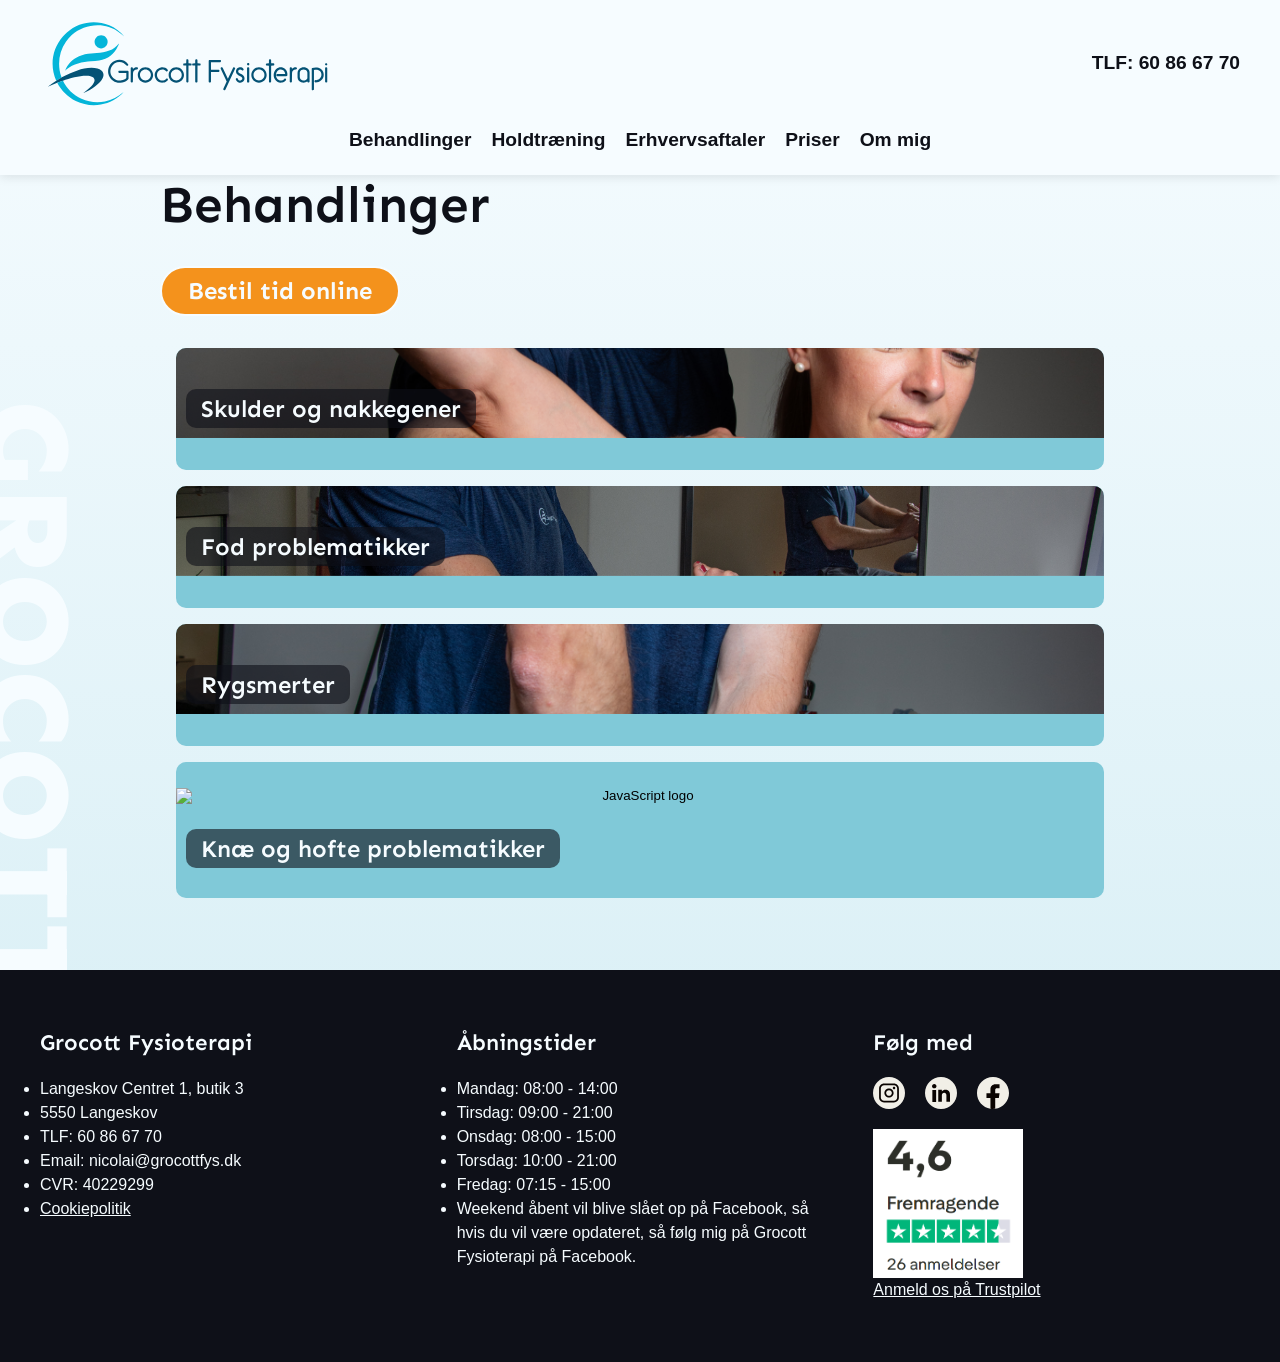
==== behandlinger.html @ cc717ec4 "tilføjet "GROCOTT FYSIOTERAPI" til bagrunden" ====
<!DOCTYPE html>
<html lang="da">
<head>
    <meta charset="UTF-8">
    <meta name="viewport" content="width=device-width, initial-scale=1.0">
    <meta name="robots" content="noindex">
    <title>Fysioterapi med høj faglighed</title>
    <link rel="stylesheet" href="style.css">
    <script src="js/script.js" defer></script>
    <script src="js/burgermenu.js" defer></script>
    <script src="js/reviews.js" defer></script>
    <script src="js/behandling.js" defer></script>
    <link rel="preconnect" href="https://fonts.googleapis.com">
    <link rel="preconnect" href="https://fonts.gstatic.com" crossorigin>
    <link href="https://fonts.googleapis.com/css2?family=Sen:wght@400..800&display=swap" rel="stylesheet">
</head>
<body class="page">

        <!-- Header (Går helt ud til kanten) -->
    <header class="header">
        
        <div class="header__logo">
            <a href="index.html" aria-label="Gå til forsiden">
                <img src="assets/logo.svg" alt="Fysioterapi Logo" class="header__logo-img">
            </a>
        </div>

        <nav class="header__nav">
            <ul class="header__menu">
                <li class="header__menu-item"><a href="behandlinger.html" class="header__menu-link">Behandlinger</a></li>
                <li class="header__menu-item"><a href="#behandlinger" class="header__menu-link">Holdtræning</a></li>
                <li class="header__menu-item"><a href="#erhvervsaftaler" class="header__menu-link">Erhvervsaftaler</a></li>
                <li class="header__menu-item"><a href="#priser" class="header__menu-link">Priser</a></li>
                <li class="header__menu-item"><a href="om-mig.html" class="header__menu-link">Om mig</a></li>
            </ul>
        </nav>

        <div class="header__contact">
            <a href="tel:+4560866770" class="header__phone">TLF: 60 86 67 70</a>
        </div>

        <button class="header__burger" aria-label="Åbn menu">
            <span class="header__burger-line"></span>
            <span class="header__burger-line"></span>
            <span class="header__burger-line"></span>
        </button>

    </header>
   



<main class="main-content">

    <h1 class="hero--treatment__title">Behandlinger</h1>
    <a href="booking.html" class="btn btn--cta hero__cta">Bestil tid online</a>

    <section class="accordion">

      <article class="accordion-item">

      <h2>

          <button
            class="accordion-header"
            aria-expanded="false"
          >

            <img
              src="pictures/skulder3.webp"
              alt="JavaScript logo"
              class="accordion-image"
            />

            <span class="accordion-title">
              <div class="accordion-title-text">
                <h2>Skulder og nakkegener</h2>
              </div> 
            </span>

          </button>

      </h2>

        <div
          class="accordion-content"
          aria-hidden="true"
        >

          <div class="accordion-content-inner">

            <p>
              Gener fra skulder og nakke regionen rammer mange af os igennem livet. Årsagerne kan være mange og meget forskellige fra person til person.
            </p>

            <a href="skulder-nakkegener.html" class="btn btn--cta btn--treatment">Læs mere</a>

          </div>

        </div>

      </article>

      <article class="accordion-item">

      <h2>

          <button
            class="accordion-header"
            aria-expanded="false"
          >

            <img
              src="pictures/fod1.webp"
              alt="JavaScript logo"
              class="accordion-image"
            />

            <span class="accordion-title">
              <div class="accordion-title-text">
                <h2>Fod problematikker</h2>
              </div> 
            </span>

          </button>

      </h2>

        <div
          class="accordion-content"
          aria-hidden="true"
        >

          <div class="accordion-content-inner">

            <p>
              Fejlstillinger i fødderne, jobs med meget stående og gående aktivitet, samt en aktiv hverdag kan øge risikoen for fx hælspore og andre problematikker. Nogle lever lykkeligt hele livet, med fx platfødder og uden gener, men der er en større risiko for udfordringer senere hen i livet, omkring dine fødder, knæ og hofter.
            </p>

            <a href="#" class="btn btn--cta btn--treatment">Læs mere</a>

          </div>

        </div>

      </article>

      <article class="accordion-item">

      <h2>

          <button
            class="accordion-header"
            aria-expanded="false"
          >

            <img
              src="pictures/ryg1.webp"
              alt="JavaScript logo"
              class="accordion-image"
            />

            <span class="accordion-title">
              <div class="accordion-title-text">
                <h2>Rygsmerter</h2>
              </div> 
            </span>

          </button>

      </h2>

        <div
          class="accordion-content"
          aria-hidden="true"
        >

          <div class="accordion-content-inner">

            <p>
              Smerter og gener fra ryggen, er noget langt de fleste støder på i deres liv. I min hverdag som fysioterapeut, støder jeg ofte på misforståelser omkring vores ryg og de ”smerter” vi oplever. Mange har deres egen idé om, at de er for svage i ryggens muskulatur eller at der er en nerve i klemme. 
            </p>

            <a href="rygsmerter.html" class="btn btn--cta btn--treatment">Læs mere</a>

          </div>

        </div>

      </article>

      <article class="accordion-item">

      <h2>

          <button
            class="accordion-header"
            aria-expanded="false"
          >

            <img
              src="pictures/knae1.webp"
              alt="JavaScript logo"
              class="accordion-image"
            />

            <span class="accordion-title">
              <div class="accordion-title-text">
                <h2>Knæ og hofte problematikker</h2>
              </div> 
            </span>

          </button>

      </h2>

        <div
          class="accordion-content"
          aria-hidden="true"
        >

          <div class="accordion-content-inner">

            <p>
              Ligesom resten af kroppen, så kan generne og årsagerne til smerter og nedsat funktion omkring knæ og hofter også være mange. Arbejdsliv, aktivt fritidsliv, voksealder, skadeshistorik, arv, instabilitet i fødder, knæ og hofter og meget mere.
            </p>

            <a href="#" class="btn btn--cta btn--treatment">Læs mere</a>

          </div>

        </div>

      </article>

    </section>

  </main>






        <!-- Footer (Går helt ud til kanten) -->
    <footer class="footer">
        <div class="footer__inner">   
            <!-- Kolonne 1: Kontaktinfo -->
            <div class="footer__col">
                <h4 class="footer__title">Grocott Fysioterapi</h4>
                <ul class="footer__text">
                    <li>Langeskov Centret 1, butik 3</li>
                    <li>5550 Langeskov</li>
                    <li>TLF: 60 86 67 70</li>
                    <li>Email: nicolai@grocottfys.dk</li>
                    <li>CVR: 40229299</li>
                    <li><a href="#" class="footer__link">Cookiepolitik</a></li>
                </ul>
            </div>

            <!-- Kolonne 2: Åbningstider -->
            <div class="footer__col">
                <h4 class="footer__title">Åbningstider</h4>
                <ul class="footer__text">
                    <li>Mandag: 08:00 - 14:00</li>
                    <li>Tirsdag: 09:00 - 21:00</li>
                    <li>Onsdag: 08:00 - 15:00</li>
                    <li>Torsdag: 10:00 - 21:00</li>
                    <li>Fredag: 07:15 - 15:00</li>
                    <li class="footer__note">Weekend åbent vil blive slået op på Facebook, så hvis du vil være opdateret, så følg mig på Grocott Fysioterapi på Facebook.</li>
                </ul>
            </div>

            <!-- Kolonne 3: Sociale Medier & Trustpilot -->
            <div class="footer__col">
                <h4 class="footer__title">Følg med</h4>
                    
                <div class="footer__socials">
                    <a href="#"><img src="assets/instagram.svg" alt="Instagram logo" class="footer__logo"></a>
                    <a href="#"><img src="assets/linkedin.svg" alt="LinkedIn logo" class="footer__logo"></a>
                    <a href="#"><img src="assets/facebook.svg" alt="Facebook logo" class="footer__logo"></a>
                </div>

                <!-- Trustpilot Mockup -->
                <div class="footer__trustpilot">
                    <a href="https://dk.trustpilot.com/review/www.grocottfys.dk" target="_blank" class="trustpilot-link">
                        <!-- Her kan du indsætte et billede af Trustpilot stjerner til prototypen -->
                        <img src="pictures/trustpilot.png" alt="Trustpilot 5 stjerner" class="trustpilot-img">
                        <span class="trustpilot-text">Anmeld os på Trustpilot</span>
                    </a>
                </div>
            </div>
         </div>
    </footer>
</body>
</html>
---- style.css ----
/* =========================================
   CSS Variabler & Reset
   ========================================= */
:root {
    --color-bg-light: #F6FCFF;
    --color-text-main: #0E1018;
    --color-primary: #80C9D8;
    --color-secondary: #C7E7EF;
    --color-cta: #F4921C;
}

* {
    box-sizing: border-box;
    margin: 0;
    padding: 0;
}

body {
    display: flex;
    flex-direction: column;
    font-family: Verdana, sans-serif;
    color: var(--color-text-main);
    line-height: 1.5;
    min-height: 100vh;
    margin: 0;
    max-width: 100vw;
    overflow-x: clip;

    background-image: repeating-linear-gradient(
        to bottom,
        var(--color-bg-light) 0px,
        var(--color-secondary) 1800px,
        var(--color-bg-light) 3600px
    );
}

img {
    max-width: 100%;
    display: block;
}

/* =========================================
   Typografi (Faste størrelser på mobil)
   ========================================= */
h1, h2, h3, h4 {
    font-family: "Sen", sans-serif;
    font-optical-sizing: auto;
    font-weight: 600;
    font-style: normal;
    line-height: 1.2;
    margin-bottom: 20px;
}

h1 { font-size: 2.2rem; }
h2 { font-size: 1.8rem; }
h3 { font-size: 1.4rem; }
h4 { font-size: 1.2rem; }

/* =========================================
   Global Spacing (Afstand mellem sektioner)
   ========================================= */
/* Fælles standard-afstand i bunden af alle store sektioner på mobil (60px) */
.hero, 
.profile, 
.profile-row, 
.reviews, 
.services-nav, 
.info, 
.edu-carousel, 
.conditions, 
.booking-layout {
    margin-bottom: 60px;
}

/* =========================================
   Layout & Container (Mobile First)
   ========================================= */
.main-content {
    flex-grow: 1; 
    
    /* DISSE TO LINJER LØSER PROBLEMET: */
    width: 100%;       /* Tvinger kassen til at holde sig til skærmens bredde */
    min-width: 0;      /* Forhindrer karrusellen i at sprænge kassen indefra */
    
    padding: 0 20px;
    max-width: 1000px; 
    margin: 0 auto;    
}

/* =========================================
   Header & Sticky (Mobile-First)
   ========================================= */
.header {
    background-color: var(--color-bg-light); 
    padding: 15px 20px;
    position: sticky;
    top: 0;
    z-index: 100; 
    box-shadow: 0 2px 10px rgba(0,0,0,0.1);
    display: flex;
    flex-wrap: wrap; 
    justify-content: space-between;
    align-items: center;
    width: 100%;
    box-sizing: border-box;
}

.header__logo-img { max-width: 200px; }
.header__nav { display: none; }

.header__contact {
    width: 100%;
    text-align: center;
    order: 3; 
    margin-top: 15px;
}

.header__phone {
    color: var(--color-text-main);
    text-decoration: none;
    font-weight: bold;
}

.header__burger {
    background: none;
    border: none;
    display: flex;
    flex-direction: column;
    gap: 5px;
    cursor: pointer;
    order: 2; 
    transition: transform 0.3s ease;
}

.header__burger-line {
    width: 30px;
    height: 3px;
    background-color: var(--color-text-main);
}
.header__nav.is-open {
    display: block;
    width: 100%;
    order: 4; /* Sørger for, at den falder under logo og tlf */
    margin-top: 20px;
    background-color: var(--color-bg-light); /* Matcher headerens baggrund */
    border-top: 1px solid var(--color-secondary); /* En fin diskret skillelinje */
    padding-top: 10px;
}

.header__nav.is-open .header__menu {
    display: flex;
    flex-direction: column;
    align-items: center; /* Centrerer teksten på mobilen */
    gap: 15px; /* Afstand mellem hvert menupunkt */
    list-style: none;
    padding: 15px 0;
}

.header__nav.is-open .header__menu-link {
    font-family: "Sen", sans-serif; /* Matcher dine overskrifter og knapper */
    color: var(--color-text-main);
    text-decoration: none;
    font-weight: 600;
    font-size: 1.2rem; /* Gør dem nemme at ramme med en finger */
    transition: color 0.2s ease;
    width: 100%;
    text-align: center;
    padding: 5px 0;
}

/* Giver feedback, hvis man holder fingeren nede/hover på mobilen */
.header__nav.is-open .header__menu-link:active,
.header__nav.is-open .header__menu-link:hover {
    color: var(--color-cta); /* Skifter til din orange CTA-farve */
}

.header__burger.is-open { opacity: 0.7; }

/* Vi bruger css-transitions til at lave de 3 linjer om til et flot kryds */
.header__burger.is-open .header__burger-line:nth-child(1) {
    transform: translateY(8px) rotate(45deg);
    transition: transform 0.3s ease;
}

.header__burger.is-open .header__burger-line:nth-child(2) {
    opacity: 0; /* Skjuler den midterste linje */
    transition: opacity 0.2s ease;
}

.header__burger.is-open .header__burger-line:nth-child(3) {
    transform: translateY(-8px) rotate(-45deg);
    transition: transform 0.3s ease;
}

/* =========================================
   Hero Sektion
   ========================================= */
.hero {
    margin-top: 40px;
    text-align: left;
}

.hero__highlights { margin-bottom: 30px; }

.hero__highlight-item {
    font-size: 1.1rem;
    margin-bottom: 10px;
    font-weight: 500;
}

.hero--treatment {
    position: relative; 
    width: 100%;
    aspect-ratio: 3 / 2;
    max-height: 600px;
    overflow: hidden; 
    border-radius: 10px;
    margin: 25px 0;
}

.hero--treatment__image {
    width: 100%;
    height: 100%;
    object-fit: cover; 
    object-position: center 30%;
    position: absolute;
    top: 0;
    left: 0;
    z-index: 1; 
}

.hero--treatment__title-box {
    position: absolute;
    bottom: 20px;
    left: 50%;
    transform: translateX(-50%);
    width: calc(100% - 40px);
    background-color: rgb(from var(--color-primary) r g b / 80%);
    border-radius: 10px;
    padding: 20px; 
    z-index: 2; 
}

.hero--treatment__title {
    color: var(--color-text-main);
    margin: 0;
}

/* =========================================
   Knapper (Buttons)
   ========================================= */
.btn {
    display: inline-block;
    padding: 5px 10px;
    text-decoration: none;
    font-weight: bold;
    border-radius: 40px;
    text-align: center;
    font-size: 1.5rem;
    font-family: "Sen", sans-serif;
}

.btn--cta {
    background-color: var(--color-cta);
    color: var(--color-bg-light); 
    width: 216px;
    border: 2px solid var(--color-bg-light);
}

.hero__cta {
    display: inline-block; 
    margin-top: 30px;      
}

.info__box-cta {
    display: block;      
    width: 100%; 
    margin: 25px auto 5px auto; 
}

.btn--treatment {
    width: 100%;
    padding: 10px 20px;
    background-color: var(--color-bg-light);
    color: var(--color-text-main);
    margin-top: 15px;
    font-size: 0.9rem;
    font-weight: 500;
}

/* =========================================
   Profil & Rækker
   ========================================= */
.profile-row {
    display: flex;
    flex-direction: column;
    gap: 30px;
}

.profile {
    display: flex;
    flex-direction: column;
    align-items: center;
}

.profile__image {
    width: 100%;
    aspect-ratio: 1 / 1;
    object-fit: cover;
    border-radius: 10px;
}

.profile__text-box {
    background-color: var(--color-bg-light);
    border: 2px solid var(--color-secondary);
    padding: 20px;
    width: 85%; 
    margin-top: -40px; 
    position: relative; 
    z-index: 2; 
    border-radius: 10px;
}

.treatment__image {
    width: 100%;
    height: 100%;
    max-height: 350px; 
    object-fit: cover; 
    border-radius: 10px; 
}

/* =========================================
   Info Bokse
   ========================================= */
.info {
    display: flex;
    flex-direction: column;
    gap: 20px;
}

.info__box {
    background-color: var(--color-bg-light);
    padding: 20px;
    border-radius: 10px;
}

.info__box--dark { background-color: var(--color-primary); }
.info__box-title { margin-bottom: 10px; }
.info__box-list { padding-left: 20px; list-style: disc; }

/* =========================================
   Karrusel / Reviews
   ========================================= */
.reviews {
    margin-left: -20px;
    margin-right: -20px;
    overflow-x: auto;
    scrollbar-width: none; 
    scroll-snap-type: x mandatory;
}

.reviews::-webkit-scrollbar { display: none; }

.reviews__track {
    display: flex;
    gap: 15px; 
    padding: 0 10vw; 
}

.reviews__item {
    flex: 0 0 70vw; 
    background-color: var(--color-primary);
    padding: 30px 20px;
    border-radius: 10px;
    scroll-snap-align: center; 
}

.reviews__text {
    font-style: italic;
    text-align: left;
}

/* =========================================
   Uddannelses Karrusel (edu-carousel)
   ========================================= */
.edu-carousel {
    margin-left: -20px;
    margin-right: -20px;
    overflow: hidden; 
}

.edu-carousel__track {
    display: flex;
    align-items: flex-start;
    gap: 20px;
    padding: 20px 0; 
    width: max-content; 
    animation: scroll-carousel 30s linear infinite; 
}
.edu-carousel__track:hover {
    animation-play-state: paused;
}

.edu-carousel__item {
    width: 70vw; 
    background-color: var(--color-primary);
    border-radius: 10px; 
    display: flex;
    flex-direction: column;
    overflow: hidden;
    height: auto;
}

.edu-carousel__label {
    font-size: 1.6rem;
    font-weight: 600;
    margin-bottom: 15px;
}

.edu-carousel__content {
    font-size: 1.2rem;
    line-height: 1.4;
}

.edu-carousel__top {
    padding: 30px;
    flex-grow: 1;
}

.edu-carousel__bottom {
    background-color: var(--color-secondary);
    padding: 30px;
}

/* =========================================
   Selve Loop Animationen (Matematisk magi)
   ========================================= */
@keyframes scroll-carousel {
    0% { transform: translateX(0); }
    /* Formel: -50% flytter sporet præcis halvdelen af dets længde. 
       Vi trækker yderligere 10px fra (hvilket er præcis halvdelen af dit 'gap: 20px'), 
       for at sy slutningen og starten af dit loop 100% usynligt sammen! */
    100% { transform: translateX(calc(-50% - 10px)); } 
}



/* =========================================
   Services Navigation (Cards med Parallax)
   ========================================= */
.services-nav {
    display: flex;
    flex-direction: column;
    gap: 20px; 
}

.services-nav__card {
    width: 100%;
    display: flex;
    align-items: center;
    justify-content: center;
    text-decoration: none;
    border-radius: 10px;
    position: relative; 
    overflow: hidden; 
    padding: 40px;
}

.services-nav__overlay {
    position: absolute;
    inset: 0;
    background: rgba(14, 16, 24, 0.4);
    border-radius: 10px;
    z-index: 1; 
}

.services-nav__image {
    width: 100%;
    
    /* Gør billedet 30% højere end kassen (giver 15% i top og bund) */
    height: 130%; 
    
    /* Trækker de første 15% op, så billedet sidder helt centreret i kassen som standard */
    top: -15%;    
    
    object-fit: cover;
    position: absolute;
    left: 0;
    z-index: 1;
}

.services-nav__title {
    display: flex;
    flex-direction: row;
    align-items: center;
    gap: 20px;
    color: var(--color-bg-light);
    position: relative;
    z-index: 2; 
    font-size: 2rem;
}

/* =========================================
   Symptomer & Årsager (Conditions)
   ========================================= */
.conditions__toggle-switch {
    display: flex;
    background-color: var(--color-text-main);
    border-radius: 50px; 
    padding: 5px;
    margin-bottom: 20px;
    position: relative;
    z-index: 10;
}

.conditions__toggle-btn {
    flex: 1; 
    padding: 12px 20px;
    border: none;
    background: transparent;
    border-radius: 50px; 
    font-weight: bold;
    font-size: 1rem;
    color: var(--color-bg-light);
    cursor: pointer;
    transition: background-color 0.3s ease;
}

.conditions__toggle-btn--active {
    background-color: var(--color-bg-light);
    color: var(--color-text-main);
}

.conditions__box {
    display: none; 
    background-color: var(--color-bg-light); 
    border-radius: 10px;
    padding: 50px 25px 25px 25px;
    margin-top: -40px;
    position: relative;
    z-index: 1;
}

.conditions__box.conditions__box--active { display: block; }

.conditions__box-title { display: none; }

.conditions__list { padding-left: 20px; list-style-type: disc; }
.conditions__list-item { margin-bottom: 10px; }

/* =========================================
   Accordions
   ========================================= */
.accordion {
    display: flex;
    flex-direction: column;
    padding: 2rem 1rem;
    width: 100%;
    gap: 1rem;
}

.accordion-item {
    overflow: hidden;
    border-radius: 10px;
    background-color: var(--color-primary);
}

.accordion-header {
    position: relative;
    width: 100%;
    height: 90px;
    border: none;
    cursor: pointer;
    overflow: hidden;
    padding: 0;
    background: none;
}

.accordion-header::after {
    content: "";
    position: absolute;
    inset: 0;
    z-index: 1;
}

.accordion-image {
    object-fit: cover;
    display: block;
    width: 100%;
    height: 100%;

    transform: translateZ(0);
    will-change: transform;
}

.accordion-title {
    position: absolute;
    bottom: 10px;
    left: 10px;
    right: 10px; /* NYT: Sørger for at kassen aldrig kan blive bredere end billedet */
    font-weight: bold;
    z-index: 2;
    text-align: left;
}

.accordion-title h2 {
    font-size: 1.5rem; 
    margin-bottom: 0; 
    
    /* Din gennemsigtige farve */
    background-color: rgb(from var(--color-text-main) r g b / 60%);
    color: var(--color-bg-light);
    
    /* MAGIEN: Tvinger baggrunden til at kramme teksten stramt per linje */
    display: inline; 
    
    padding: 5px 15px; /* Giver god luft i enderne af ordene */
    border-radius: 10px;
    line-height: 1.6; /* Giver plads til, at baggrundskasserne ikke lapper over hinanden på to linjer */
    
    /* EKSTRA MAGI: Sørger for at runde hjørner og padding tegnes flot på BEGGE linjer, hvis titlen knækker */
    -webkit-box-decoration-break: clone;
    box-decoration-break: clone;
}

.accordion-content {
    max-height: 0;
    overflow: hidden;
    transition: max-height 0.35s ease;
    background-color: var(--color-primary);
}

.accordion-content-inner {
    padding: 1rem;
    color: var(--color-bg-light);
}

/* =========================================
   Booking Layout
   ========================================= */
.booking-layout {
    width: calc(100% - 40px);
    max-width: 1000px; 
    margin: 40px auto 60px auto; 
    display: flex;
    flex-direction: column;
    background-color: var(--color-secondary);
    border: 2px solid var(--color-bg-light);
    border-radius: 10px;
    padding: 30px 20px;
}

.booking-progress {
    background-color: transparent;
    border: none;
    border-radius: 0;
    padding: 0 0 30px 0;
    margin-bottom: 30px;
    width: 100%;
}

.booking-progress__list {
    display: flex;
    justify-content: space-between;
    list-style: none;
    position: relative;
}

.booking-progress__list::before {
    content: '';
    position: absolute;
    top: 12px; 
    left: 0; right: 0;
    height: 2px;
    background-color: var(--color-text-main);
    z-index: 1;
}

.booking-progress__step {
    display: flex;
    flex-direction: column;
    align-items: center;
    gap: 5px;
    z-index: 2; 
    flex: 1; 
}

.booking-progress__circle {
    width: 24px;  
    height: 24px;
    background-color: var(--color-bg-light);
    border: 2px solid var(--color-text-main);
    border-radius: 50%;
    color: transparent;
    font-size: 0;
    display: grid;
    place-content: center;
    transition: border-color 0.3s ease;
}

.booking-progress__circle::before {
    content: "";
    width: 12px;
    height: 12px;
    border-radius: 50%;
    background-color: var(--color-cta);
    transform: scale(0);
    transition: transform 0.3s cubic-bezier(0.175, 0.885, 0.32, 1.275); 
}

.booking-progress__step--active .booking-progress__circle { border-color: var(--color-cta); }
.booking-progress__step--active .booking-progress__circle::before { transform: scale(1); }
.booking-progress__text { display: none; }

.booking-content {
    background-color: transparent;
    border: none;
    padding: 0;
    width: 100%;
}

.booking-step { display: none; }
.booking-step--active { display: block; }

.treatment-card {
    border: 2px solid var(--color-primary);
    background-color: var(--color-bg-light);
    border-radius: 10px;
    padding: 10px;
    margin-bottom: 15px;
    cursor: pointer;
    transition: background-color 0.2s;
    display: grid;
    grid-template-columns: 1fr auto; 
    gap: 10px;
    font-family: "Sen", sans-serif;
    font-weight: 600;
    font-size: 1rem;
}

.treatment-card:hover, .treatment-card--selected { background-color: var(--color-secondary); }
.treatment-card__title { grid-column: 1 / -1; }
.treatment-card__time { font-weight: 400; }
.treatment-card__price { font-weight: 400; text-align: right; }

.booking-input {
    width: 100%;
    padding: 15px;
    margin-bottom: 15px;
    border: 1px solid var(--color-secondary);
    border-radius: 5px;
    font-family: inherit;
}

.booking-times {
    display: grid;
    grid-template-columns: repeat(auto-fit, minmax(80px, 1fr));
    gap: 20px;
}

.booking-time-btn {
    border: none;
    background-color: var(--color-bg-light);
    border-radius: 10px;
    cursor: pointer;
    height: 21px;
    width: 67px;
}

.booking-time-btn:hover, .booking-time-btn--selected { background-color: var(--color-primary); }

.booking-accordion {
    margin-bottom: 10px;
    border: 1px solid var(--color-primary);
    border-radius: 10px;
    overflow: hidden;
}

.booking-accordion__header {
    width: 100%;
    padding: 15px;
    background-color: var(--color-primary);
    border: none;
    text-align: left;
    font-weight: bold;
    cursor: pointer;
}

.booking-accordion__content {
    display: none; 
    padding: 20px;
    background-color: var(--color-primary);
}

.booking-accordion__content--active { display: block; }
.booking-guest { text-align: center; margin-top: 30px; }

.booking-auth-btn {
    padding: 15px;
    background-color: var(--color-bg-light);
    color: var(--color-text-main);
    border: none;
    border-radius: 10px;
    cursor: pointer;
    width: 100%;
}

.booking-question__radios {
    display: flex;
    gap: 25px; 
    margin-top: 15px;
    margin-bottom: 30px;
}

.booking-radio {
    display: flex;
    align-items: center; 
    gap: 8px; 
    cursor: pointer; 
    font-size: 1rem;
}

.booking-radio__input {
    appearance: none; 
    -webkit-appearance: none; 
    width: 30px;
    height: 30px;
    border: 2px solid var(--color-secondary); 
    border-radius: 50%; 
    background-color: var(--color-bg-light); 
    display: grid;
    place-content: center;
    cursor: pointer;
    transition: all 0.2s ease;
}

.booking-radio__input::before {
    content: ""; 
    width: 20px; 
    height: 20px;
    border-radius: 50%;
    background-color: var(--color-cta); 
    transform: scale(0);
    transition: transform 0.2s cubic-bezier(0.175, 0.885, 0.32, 1.275); 
}

.booking-radio__input:checked { border-color: var(--color-cta); }
.booking-radio__input:checked::before { transform: scale(1); }

.booking-nav {
    display: flex;
    justify-content: space-between;
    margin-top: 40px;
    border-top: 2px solid var(--color-secondary);
    padding-top: 20px;
}

.booking-nav__btn {
    padding: 10px 20px;
    width: 100px;
    background-color: var(--color-cta);
    color: var(--color-bg-light);
    border: none;
    border-radius: 10px;
    cursor: pointer;
}

.booking-nav__btn--prev {
    background-color: var(--color-bg-light);
    color: var(--color-text-main);
    margin-right: 20px;
}

/* =========================================
   Base Carousel
   ========================================= */
.carousel {
    width: 100%;
    max-width: 800px;
    margin: 0 auto;
    position: relative;
    overflow: hidden;
}

.carousel__viewport { overflow: hidden; }

.carousel__track {
    display: flex;
    transition: transform 0.5s ease;
    will-change: transform;
}

.carousel__slide {
    flex: 0 0 80%;
    box-sizing: border-box;
    padding: 10px;
}

.carousel__image {
    width: 100%;
    aspect-ratio: 1 / 1;
    object-fit: cover;
    display: block;
    border-radius: 12px;
    background: #eee;
}

.carousel__button { display: none; }

/* =========================================
   Footer Basis (Mørk boks)
   ========================================= */
.footer {
    background-color: var(--color-text-main); 
    color: var(--color-bg-light); 
    width: 100%;
    box-sizing: border-box;
    margin-top: 40px;
    padding: 40px 20px; 
}

.footer__inner {
    display: flex; 
    flex-direction: column;
    gap: 40px;
    margin: 20px
}

.footer__text a,
.trustpilot-link,
.trustpilot-text {
    color: var(--color-bg-light);
}

.footer__socials {
    display: flex;
    flex-direction: row; 
    gap: 20px; 
    margin: 20px 0; 
}

.footer__logo {
    width: 32px;
    height: 32px;
    filter: invert(1); 
    transition: transform 0.2s ease;
}

.footer__logo:hover { transform: translateY(-3px); }
.footer__trustpilot { margin-top: 10px; }
.trustpilot-img { max-width: 150px; }


/* =========================================
   Media Queries (Desktop)
   ========================================= */
@media (min-width: 768px) {
    
    /* Typografi (Desktop Størrelser) */
    h1 { font-size: 3.2rem; }
    h2 { font-size: 2.6rem; }
    h3 { font-size: 1.8rem; }
    h4 { font-size: 1.4rem; }

    /* Fælles standard-afstand i bunden af store sektioner på desktop (100px) */
    .hero, 
    .profile, 
    .profile-row, 
    .reviews, 
    .services-nav, 
    .info, 
    .edu-carousel, 
    .conditions, 
    .booking-layout {
        margin-bottom: 100px;
    }

    /* Header */
    .header {
        flex-wrap: wrap; 
        padding: 20px 40px;
    }

    .header__burger { display: none; }
    .header__logo { order: 1; }

    .header__logo-img { max-width: 300px; }
    
    .header__contact {
        order: 2;
        width: auto;
        margin-top: 0;
        font-size: 1.2rem;
    }
    
    .header__nav {
        display: block;
        order: 3; 
        width: 100%; 
        margin-top: 20px; 
    }
    
    .header__menu {
        display: flex;
        justify-content: center; 
        gap: 20px; 
        list-style: none;
    }
    
    .header__menu-link {
        color: var(--color-text-main);
        text-decoration: none;
        font-weight: bold;
        font-size: 1.2rem; 
        transition: color 0.2s ease;
    }
    
    .header__menu-link:hover { color: var(--color-cta); }
    
    /* Knapper */
    .btn--cta { width: auto; min-width: 240px; }
    .info__box-cta { width: 300px; }
    
    .btn--treatment {
        width: 200px;
        padding: 5px 5px;
    }

    /* Boks Layouts (Grid) */
    .services-nav { flex-direction: row; }
    .services-nav__card { flex: 1; }
    
    .info {
        display: grid;
        grid-template-columns: repeat(2, 1fr); 
        margin-bottom: 0; /* Overrides global spacing inside wrapper */
    }
    
    .info__box--wide { grid-column: 1 / -1; }

    /* Hero Split & Elementer */
    .hero-split {
        display: grid;
        grid-template-columns: 1fr 1fr; 
        gap: 40px; 
        align-items: center; 
        margin-top: 60px; 
        margin-bottom: 100px;
    }
    
    .hero {
        margin: 0; 
        display: flex;
        flex-direction: column;
        height: 100%; 
        padding-bottom: 60px;
    }
    
    .hero__highlights {
        margin-top: auto;
        margin-bottom: auto;
    }
    
    .hero__highlight-item { font-size: 1.5rem; }
    
    .hero--treatment {
        width: 100%;
        height: 40vh;
    }
    
    .hero--treatment__image { 
        object-position: center 40%; 
    }

    /* Profil elementer */
    .profile { margin: 0; }
    .profile__image {
        aspect-ratio: 7 / 8; 
        width: 100%;
    }
    .profile__text-box { width: 100%; }

    .profile-row {
        display: grid;
        grid-template-columns: 1fr 1fr; 
        align-items: stretch; 
        gap: 50px; 
    }

    .profile-row .info {
        display: flex;
        flex-direction: column;
        justify-content: center; 
        gap: 30px;
        margin-bottom: 0; 
    }

    .treatment__image { max-height: 600px; }
    .profile-row--reverse .treatment { order: 2; }
    .profile-row--reverse .info { order: 1; }

    /* Karruseller */
    .edu-carousel__item { flex: 0 0 350px; }
    .edu-carousel__track {
        padding: 40px 20px; 
        justify-content: flex-start;
    }

    /* Conditions */
    .conditions__toggle-switch { display: none; }
    
    .conditions__grid {
        display: grid;
        grid-template-columns: 1fr 1fr;
        gap: 30px; 
    }
    
    .conditions__box, 
    .conditions__box.conditions__box--active {
        display: block; 
        margin-top: 20px;
        padding: 30px;
    }
    
    .conditions__box-title { display: block; }

    /* Booking Layout */
    .booking-layout {
        flex-direction: row; 
        align-items: flex-start; 
        background-color: transparent;
        border: none;
        padding: 0;
        gap: 30px; 
    }

    .booking-progress {
        flex: 0 0 250px; 
        background-color: var(--color-bg-light);
        border: 2px solid var(--color-secondary);
        border-radius: 10px;
        padding: 30px;
        margin-bottom: 0; 
    }

    .booking-content {
        flex-grow: 1; 
        background-color: var(--color-secondary);
        border: 2px solid var(--color-secondary);
        border-radius: 10px;
        padding: 40px;
    }

    .booking-progress__list {
        flex-direction: column;
        gap: 30px;
    }

    .booking-progress__list::before {
        top: 0;
        bottom: 0;
        left: 11px; 
        width: 2px;
        height: auto;
    }

    .booking-progress__step { flex-direction: row; }
    .booking-progress__text {
        display: block; 
        font-family: "Sen", sans-serif;
        font-weight: 500;
    }

    .booking-auth-btn { max-width: 200px; }

    /* Footer */
    .footer__inner {
        display: grid;
        grid-template-columns: repeat(3, 1fr); 
        gap: 50px; 
    }

    /* Desktop Carousel Navigation */
    .carousel__slide { flex: 0 0 33.333%; }
    
    .carousel__button {
        display: flex;
        position: absolute;
        top: 50%;
        transform: translateY(-50%);
        width: 60px;
        height: 60px;
        border-radius: 50%;
        border: none;
        background: rgba(0,0,0,0.6);
        color: white;
        font-size: 28px;
        cursor: pointer;
        z-index: 10;
        align-items: center;
        justify-content: center;
    }
    
    .carousel__button--prev { left: 15px; }
    .carousel__button--next { right: 15px; }

    .accordion-header {
    height: 10vh;
    }
}
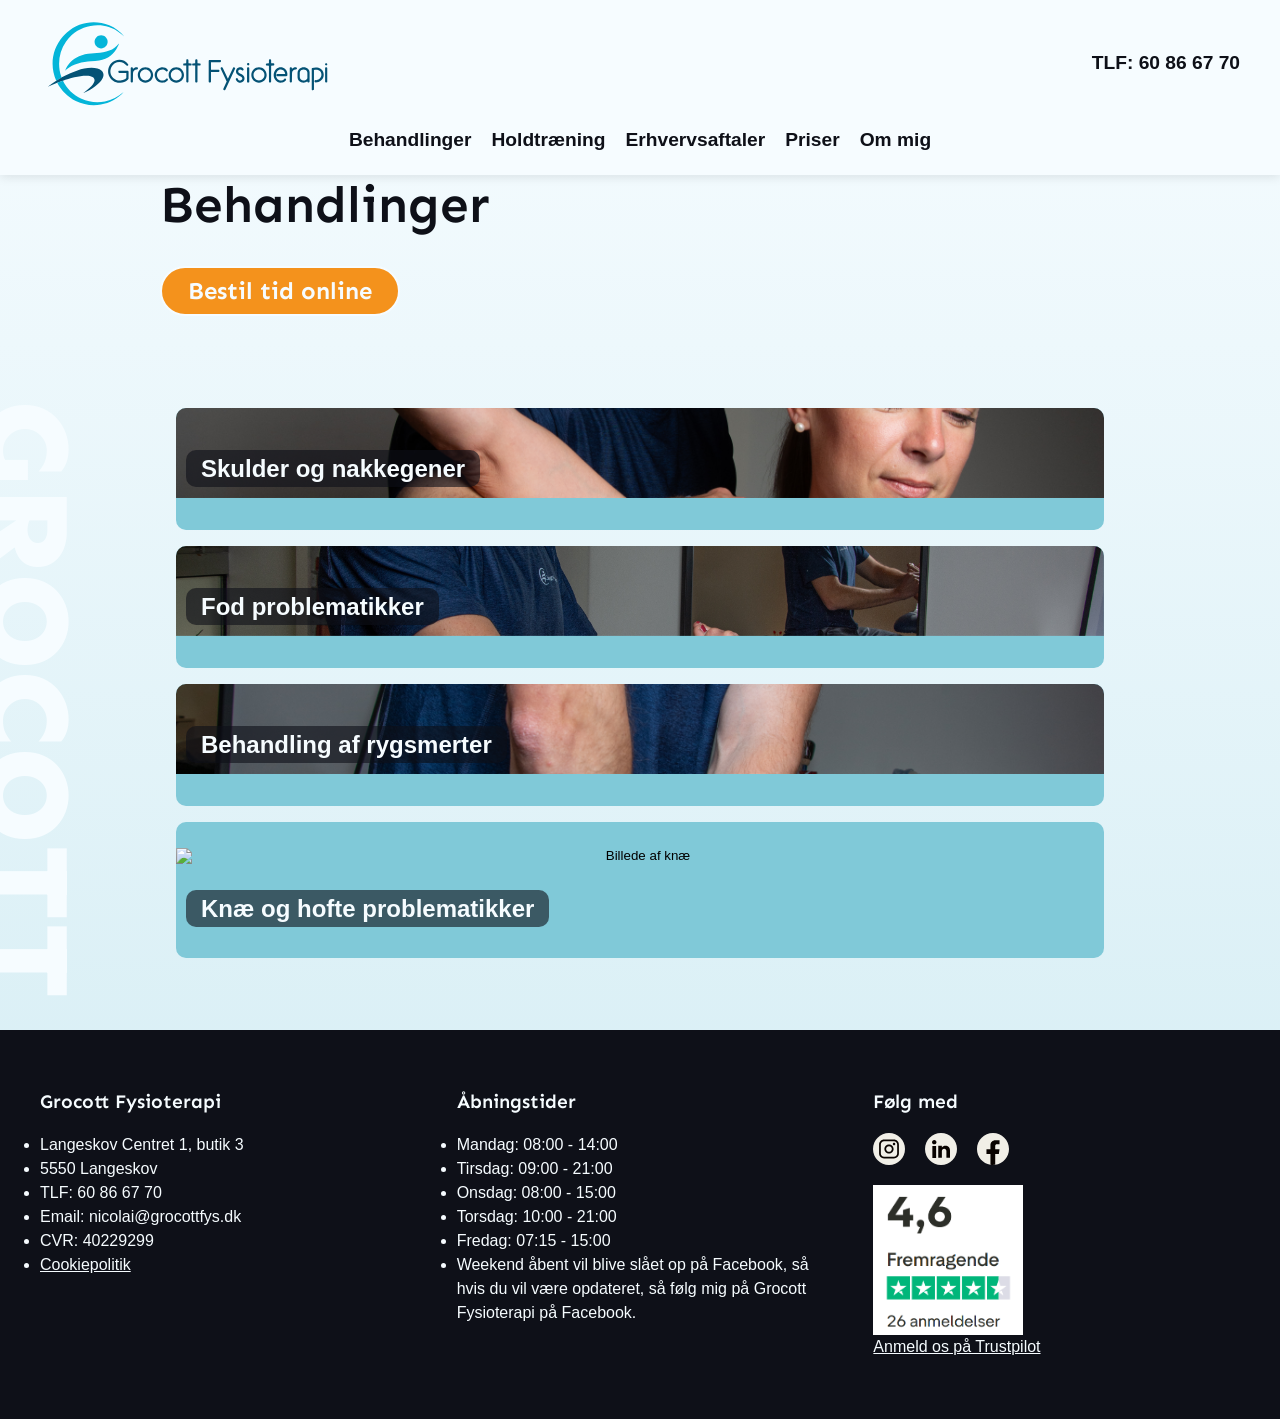
==== commit f79eb66c: "Rettet behandlinger og footer for fejl i html" ====
--- a/behandlinger.html
+++ b/behandlinger.html
@@ -59,28 +59,16 @@
 
       <article class="accordion-item">
 
-      <h2>
-
-          <button
-            class="accordion-header"
-            aria-expanded="false"
-          >
-
-            <img
-              src="pictures/skulder3.webp"
-              alt="JavaScript logo"
-              class="accordion-image"
-            />
-
-            <span class="accordion-title">
-              <div class="accordion-title-text">
-                <h2>Skulder og nakkegener</h2>
-              </div> 
-            </span>
-
-          </button>
-
-      </h2>
+        <h2>
+            <button class="accordion-header" aria-expanded="false">
+              <img src="pictures/skulder3.webp" alt="Billede af skulder" class="accordion-image">
+              
+              <span class="accordion-title">
+                <span class="accordion-title-text">Skulder og nakkegener</span>
+              </span>
+
+            </button>
+        </h2>
 
         <div
           class="accordion-content"
@@ -103,28 +91,18 @@
 
       <article class="accordion-item">
 
-      <h2>
-
-          <button
-            class="accordion-header"
-            aria-expanded="false"
-          >
-
-            <img
-              src="pictures/fod1.webp"
-              alt="JavaScript logo"
-              class="accordion-image"
-            />
-
-            <span class="accordion-title">
-              <div class="accordion-title-text">
-                <h2>Fod problematikker</h2>
-              </div> 
-            </span>
-
-          </button>
-
-      </h2>
+
+        <h2>
+            <button class="accordion-header" aria-expanded="false">
+              <img src="pictures/fod1.webp" alt="Billede af fod" class="accordion-image">
+              
+              <span class="accordion-title">
+                <span class="accordion-title-text">Fod problematikker</span>
+              </span>
+
+            </button>
+        </h2>
+
 
         <div
           class="accordion-content"
@@ -147,28 +125,18 @@
 
       <article class="accordion-item">
 
-      <h2>
-
-          <button
-            class="accordion-header"
-            aria-expanded="false"
-          >
-
-            <img
-              src="pictures/ryg1.webp"
-              alt="JavaScript logo"
-              class="accordion-image"
-            />
-
-            <span class="accordion-title">
-              <div class="accordion-title-text">
-                <h2>Rygsmerter</h2>
-              </div> 
-            </span>
-
-          </button>
-
-      </h2>
+
+        <h2>
+            <button class="accordion-header" aria-expanded="false">
+              <img src="pictures/ryg1.webp" alt="Billede af ryg" class="accordion-image">
+              
+              <span class="accordion-title">
+                <span class="accordion-title-text">Behandling af rygsmerter</span>
+              </span>
+
+            </button>
+        </h2>
+
 
         <div
           class="accordion-content"
@@ -191,28 +159,18 @@
 
       <article class="accordion-item">
 
-      <h2>
-
-          <button
-            class="accordion-header"
-            aria-expanded="false"
-          >
-
-            <img
-              src="pictures/knae1.webp"
-              alt="JavaScript logo"
-              class="accordion-image"
-            />
-
-            <span class="accordion-title">
-              <div class="accordion-title-text">
-                <h2>Knæ og hofte problematikker</h2>
-              </div> 
-            </span>
-
-          </button>
-
-      </h2>
+
+        <h2>
+            <button class="accordion-header" aria-expanded="false">
+              <img src="pictures/knae1.webp" alt="Billede af knæ" class="accordion-image">
+              
+              <span class="accordion-title">
+                <span class="accordion-title-text">Knæ og hofte problematikker</span>
+              </span>
+
+            </button>
+        </h2>
+
 
         <div
           class="accordion-content"
@@ -243,11 +201,12 @@
 
 
         <!-- Footer (Går helt ud til kanten) -->
+    <!-- Footer (Går helt ud til kanten) -->
     <footer class="footer">
         <div class="footer__inner">   
             <!-- Kolonne 1: Kontaktinfo -->
             <div class="footer__col">
-                <h4 class="footer__title">Grocott Fysioterapi</h4>
+                <h3 class="footer__title">Grocott Fysioterapi</h3>
                 <ul class="footer__text">
                     <li>Langeskov Centret 1, butik 3</li>
                     <li>5550 Langeskov</li>
@@ -260,7 +219,7 @@
 
             <!-- Kolonne 2: Åbningstider -->
             <div class="footer__col">
-                <h4 class="footer__title">Åbningstider</h4>
+                <h3 class="footer__title">Åbningstider</h3>
                 <ul class="footer__text">
                     <li>Mandag: 08:00 - 14:00</li>
                     <li>Tirsdag: 09:00 - 21:00</li>
@@ -273,8 +232,7 @@
 
             <!-- Kolonne 3: Sociale Medier & Trustpilot -->
             <div class="footer__col">
-                <h4 class="footer__title">Følg med</h4>
-                    
+                <h3 class="footer__title">Følg med</h3>
                 <div class="footer__socials">
                     <a href="#"><img src="assets/instagram.svg" alt="Instagram logo" class="footer__logo"></a>
                     <a href="#"><img src="assets/linkedin.svg" alt="LinkedIn logo" class="footer__logo"></a>
--- a/style.css
+++ b/style.css
@@ -57,20 +57,31 @@
 h4 { font-size: 1.2rem; }
 
 /* =========================================
-   Global Spacing (Afstand mellem sektioner)
-   ========================================= */
-/* Fælles standard-afstand i bunden af alle store sektioner på mobil (60px) */
-.hero, 
-.profile, 
-.profile-row, 
-.reviews, 
-.services-nav, 
-.info, 
-.edu-carousel, 
-.conditions, 
-.booking-layout {
-    margin-bottom: 60px;
-}
+   Global Sektions-Afstand (Skudsikkert Flow)
+   ========================================= */
+/* 1. Vi fjerner al gammel bund-luft for at forhindre "dobbelt margin" overalt */
+.main-content > * {
+    margin-bottom: 0 !important;
+}
+
+/* 2. Alle kasser, der kommer direkte efter en anden kasse, får 60px luft i toppen */
+.main-content > * + * {
+    margin-top: 60px;
+}
+
+/* 3. --- UNDTAGELSER (Ting der hører uløseligt sammen) --- */
+.main-content > .btn {
+    margin-top: 20px; /* Knapper skal ligge tættere på deres titel */
+}
+
+.main-content > .conditions__box {
+    margin-top: -40px; /* Boksen skal lappe op under toggle-knappen på mobil */
+}
+
+.main-content > .conditions__box + .conditions__box {
+    margin-top: 30px; /* Sørger for, at to bokse i træk ikke overlapper hinanden */
+}
+
 
 /* =========================================
    Layout & Container (Mobile First)
@@ -237,13 +248,13 @@
     width: calc(100% - 40px);
     background-color: rgb(from var(--color-primary) r g b / 80%);
     border-radius: 10px;
-    padding: 20px; 
+    padding: 10px;
     z-index: 2; 
 }
 
 .hero--treatment__title {
     color: var(--color-text-main);
-    margin: 0;
+    margin-bottom: -5px;
 }
 
 /* =========================================
@@ -329,6 +340,10 @@
     border-radius: 10px; 
 }
 
+.treatment__image--left {
+    display: none; 
+}
+
 /* =========================================
    Info Bokse
    ========================================= */
@@ -342,6 +357,7 @@
     background-color: var(--color-bg-light);
     padding: 20px;
     border-radius: 10px;
+    margin-top: 40px;
 }
 
 .info__box--dark { background-color: var(--color-primary); }
@@ -593,32 +609,32 @@
     will-change: transform;
 }
 
+/* Den ydre kasse styrer stadig bare placeringen over billedet */
 .accordion-title {
     position: absolute;
     bottom: 10px;
     left: 10px;
-    right: 10px; /* NYT: Sørger for at kassen aldrig kan blive bredere end billedet */
+    right: 10px; 
     font-weight: bold;
     z-index: 2;
     text-align: left;
 }
 
-.accordion-title h2 {
+/* Vi flytter vores marker-highlight magi direkte over på tekst-span'en */
+.accordion-title-text {
     font-size: 1.5rem; 
-    margin-bottom: 0; 
-    
-    /* Din gennemsigtige farve */
+    
     background-color: rgb(from var(--color-text-main) r g b / 60%);
     color: var(--color-bg-light);
     
-    /* MAGIEN: Tvinger baggrunden til at kramme teksten stramt per linje */
+    /* Gør at baggrunden smyger sig stramt om teksten pr. linje */
     display: inline; 
     
-    padding: 5px 15px; /* Giver god luft i enderne af ordene */
-    border-radius: 10px;
-    line-height: 1.6; /* Giver plads til, at baggrundskasserne ikke lapper over hinanden på to linjer */
-    
-    /* EKSTRA MAGI: Sørger for at runde hjørner og padding tegnes flot på BEGGE linjer, hvis titlen knækker */
+    padding: 5px 15px; 
+    border-radius: 10px;
+    line-height: 1.6; 
+    
+    /* Sørger for afrundede hjørner på begge linjer, hvis titlen knækker */
     -webkit-box-decoration-break: clone;
     box-decoration-break: clone;
 }
@@ -919,6 +935,11 @@
     padding: 40px 20px; 
 }
 
+.footer__title {
+    font-size: 1.2rem;
+    margin-bottom: 20px;
+}   
+
 .footer__inner {
     display: flex; 
     flex-direction: column;
@@ -961,18 +982,28 @@
     h2 { font-size: 2.6rem; }
     h3 { font-size: 1.8rem; }
     h4 { font-size: 1.4rem; }
-
-    /* Fælles standard-afstand i bunden af store sektioner på desktop (100px) */
-    .hero, 
-    .profile, 
-    .profile-row, 
-    .reviews, 
-    .services-nav, 
-    .info, 
-    .edu-carousel, 
-    .conditions, 
-    .booking-layout {
-        margin-bottom: 100px;
+    
+/* =========================================
+       Desktop Sektions-Afstand
+       ========================================= */
+    .main-content > * + * {
+        margin-top: 60px; /* Generelt mere luft mellem sektioner på store skærme */
+    }
+    
+    .main-content > .btn {
+        margin-top: 30px;
+    }
+    
+    /* Fikser præcis din fejl med "Symptomer & Årsager": 
+       Da toggle-knappen forsvinder på computer, tvinger vi den FØRSTE 
+       boks til at få den store 80px afstand op til karrusellen. */
+    .main-content > .conditions__toggle-switch + .conditions__box {
+        margin-top: 80px; 
+    }
+    
+    /* Den ANDEN boks lægger sig pænt og tættere (40px) under den første boks */
+    .main-content > .conditions__box + .conditions__box {
+        margin-top: 40px; 
     }
 
     /* Header */
@@ -1094,6 +1125,10 @@
         gap: 30px;
         margin-bottom: 0; 
     }
+
+    .treatment__image--left {
+    display: block; 
+}
 
     .treatment__image { max-height: 600px; }
     .profile-row--reverse .treatment { order: 2; }
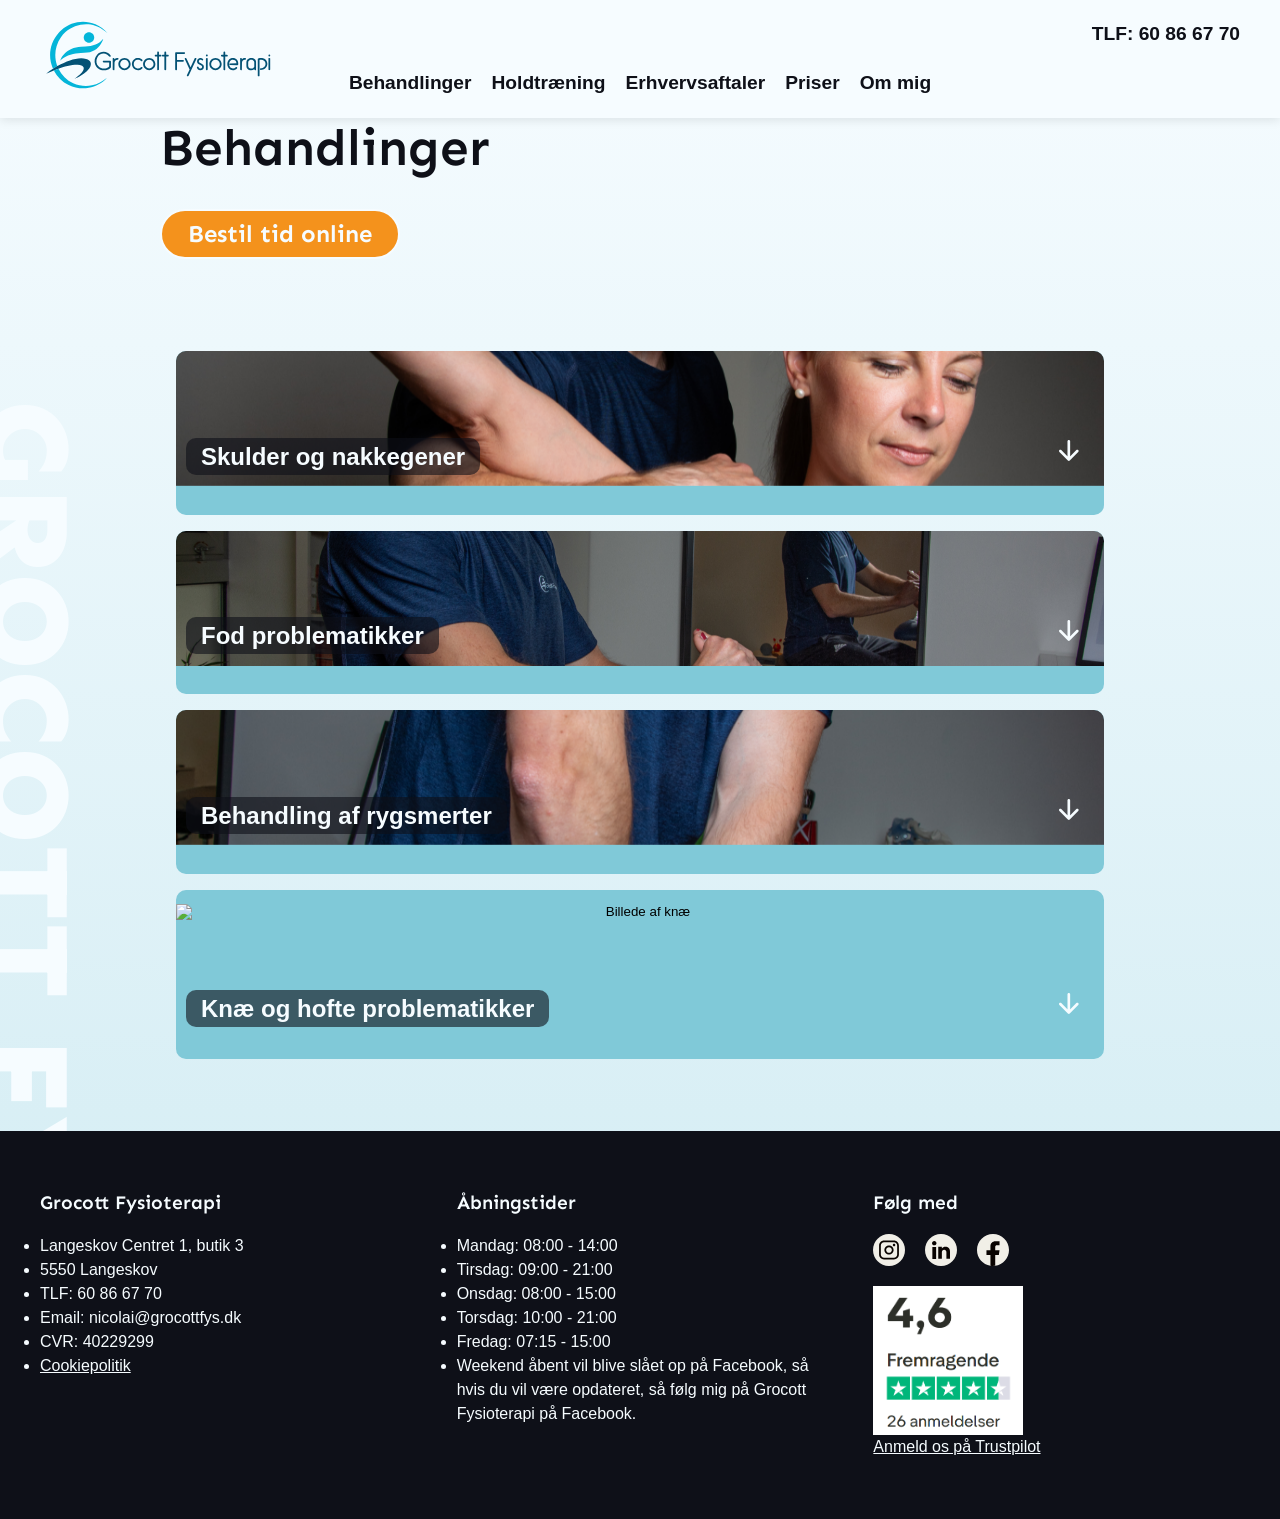
==== commit f874dada: "tilføjet en pil til behandlinger accordions" ====
--- a/behandlinger.html
+++ b/behandlinger.html
@@ -65,6 +65,7 @@
               
               <span class="accordion-title">
                 <span class="accordion-title-text">Skulder og nakkegener</span>
+                <img src="assets/arrow.svg" alt="Udvid" class="accordion-arrow">
               </span>
 
             </button>
@@ -98,6 +99,7 @@
               
               <span class="accordion-title">
                 <span class="accordion-title-text">Fod problematikker</span>
+                <img src="assets/arrow.svg" alt="Udvid" class="accordion-arrow">
               </span>
 
             </button>
@@ -132,6 +134,7 @@
               
               <span class="accordion-title">
                 <span class="accordion-title-text">Behandling af rygsmerter</span>
+                <img src="assets/arrow.svg" alt="Udvid" class="accordion-arrow">
               </span>
 
             </button>
@@ -166,6 +169,7 @@
               
               <span class="accordion-title">
                 <span class="accordion-title-text">Knæ og hofte problematikker</span>
+                <img src="assets/arrow.svg" alt="Udvid" class="accordion-arrow">
               </span>
 
             </button>
--- a/style.css
+++ b/style.css
@@ -52,9 +52,8 @@
 }
 
 h1 { font-size: 2.2rem; }
-h2 { font-size: 1.8rem; }
-h3 { font-size: 1.4rem; }
-h4 { font-size: 1.2rem; }
+h2 { font-size: 1.4rem; }
+h3 { font-size: 1.2rem; }
 
 /* =========================================
    Global Sektions-Afstand (Skudsikkert Flow)
@@ -66,7 +65,7 @@
 
 /* 2. Alle kasser, der kommer direkte efter en anden kasse, får 60px luft i toppen */
 .main-content > * + * {
-    margin-top: 60px;
+    margin-top: 10px;
 }
 
 /* 3. --- UNDTAGELSER (Ting der hører uløseligt sammen) --- */
@@ -116,7 +115,11 @@
     box-sizing: border-box;
 }
 
-.header__logo-img { max-width: 200px; }
+.header__logo { 
+    margin-bottom: -40px
+}
+
+.header__logo-img { width: clamp(10vw, 80%, 20vw); }
 .header__nav { display: none; }
 
 .header__contact {
@@ -360,7 +363,6 @@
     margin-top: 40px;
 }
 
-.info__box--dark { background-color: var(--color-primary); }
 .info__box-title { margin-bottom: 10px; }
 .info__box-list { padding-left: 20px; list-style: disc; }
 
@@ -454,7 +456,7 @@
 @keyframes scroll-carousel {
     0% { transform: translateX(0); }
     /* Formel: -50% flytter sporet præcis halvdelen af dets længde. 
-       Vi trækker yderligere 10px fra (hvilket er præcis halvdelen af dit 'gap: 20px'), 
+       Derefter bliver der trukket yderligere 10px fra (hvilket er præcis halvdelen af vores 'gap: 20px'), 
        for at sy slutningen og starten af dit loop 100% usynligt sammen! */
     100% { transform: translateX(calc(-50% - 10px)); } 
 }
@@ -493,10 +495,8 @@
 .services-nav__image {
     width: 100%;
     
-    /* Gør billedet 30% højere end kassen (giver 15% i top og bund) */
     height: 130%; 
     
-    /* Trækker de første 15% op, så billedet sidder helt centreret i kassen som standard */
     top: -15%;    
     
     object-fit: cover;
@@ -524,7 +524,8 @@
     background-color: var(--color-text-main);
     border-radius: 50px; 
     padding: 5px;
-    margin-bottom: 20px;
+    margin-top: 50px;
+    margin-bottom: -20px;
     position: relative;
     z-index: 10;
 }
@@ -557,6 +558,8 @@
     z-index: 1;
 }
 
+.conditions__box--dark { background-color: var(--color-primary); }
+
 .conditions__box.conditions__box--active { display: block; }
 
 .conditions__box-title { display: none; }
@@ -609,7 +612,6 @@
     will-change: transform;
 }
 
-/* Den ydre kasse styrer stadig bare placeringen over billedet */
 .accordion-title {
     position: absolute;
     bottom: 10px;
@@ -620,21 +622,18 @@
     text-align: left;
 }
 
-/* Vi flytter vores marker-highlight magi direkte over på tekst-span'en */
 .accordion-title-text {
     font-size: 1.5rem; 
     
     background-color: rgb(from var(--color-text-main) r g b / 60%);
     color: var(--color-bg-light);
     
-    /* Gør at baggrunden smyger sig stramt om teksten pr. linje */
     display: inline; 
     
     padding: 5px 15px; 
     border-radius: 10px;
     line-height: 1.6; 
     
-    /* Sørger for afrundede hjørner på begge linjer, hvis titlen knækker */
     -webkit-box-decoration-break: clone;
     box-decoration-break: clone;
 }
@@ -649,6 +648,19 @@
 .accordion-content-inner {
     padding: 1rem;
     color: var(--color-bg-light);
+}
+
+.accordion-arrow {
+    position: absolute;
+    bottom: 15px;
+    right: 15px;
+    width: 20px;
+    transition: transform 0.2s ease;
+}
+
+
+.accordion-title:hover .accordion-arrow {
+    transform: translateY(3px);
 }
 
 /* =========================================
@@ -672,6 +684,7 @@
     border-radius: 0;
     padding: 0 0 30px 0;
     margin-bottom: 30px;
+    margin-top: 60px;
     width: 100%;
 }
 
@@ -738,6 +751,13 @@
 .booking-step { display: none; }
 .booking-step--active { display: block; }
 
+.booking-finish {
+    display: flex;
+    justify-content: center; /* Centrerer knappen vandret */
+    margin-top: 40px; /* Giver god luft op til teksten over den */
+    margin-bottom: 20px;
+}
+
 .treatment-card {
     border: 2px solid var(--color-primary);
     background-color: var(--color-bg-light);
@@ -769,9 +789,11 @@
 }
 
 .booking-times {
-    display: grid;
-    grid-template-columns: repeat(auto-fit, minmax(80px, 1fr));
-    gap: 20px;
+    display: flex;
+    flex-wrap: wrap; /* Lader knapperne falde ned på næste linje */
+    gap: 12px; /* Skaber en fast, tæt og ensartet luft mellem alle knapper */
+    justify-content: flex-start; /* Pakker dem fra venstre, så vi undgår store hvide huller */
+    margin-top: 15px; 
 }
 
 .booking-time-btn {
@@ -779,11 +801,28 @@
     background-color: var(--color-bg-light);
     border-radius: 10px;
     cursor: pointer;
-    height: 21px;
-    width: 67px;
-}
-
-.booking-time-btn:hover, .booking-time-btn--selected { background-color: var(--color-primary); }
+    font-size: 1rem;
+    padding: 10px 15px;
+}
+
+/* =========================================
+   Valgte (Selected) tilstande til prototypen
+   ========================================= */
+
+/* Behandlingskort */
+.treatment-card:hover,
+.treatment-card.selected {
+    border-color: var(--color-primary);
+    background-color: var(--color-secondary);
+}
+
+/* Tidspunkter */
+.booking-time-btn:hover,
+.booking-time-btn.selected {
+    background-color: var(--color-primary);
+    color: var(--color-text-main); 
+    /* Tilføj evt. hvid tekst her, hvis det er det, der sker på hover */
+}
 
 .booking-accordion {
     margin-bottom: 10px;
@@ -819,6 +858,7 @@
     border-radius: 10px;
     cursor: pointer;
     width: 100%;
+    font-size: 1rem;
 }
 
 .booking-question__radios {
@@ -873,12 +913,13 @@
 
 .booking-nav__btn {
     padding: 10px 20px;
-    width: 100px;
+    width: auto;
     background-color: var(--color-cta);
     color: var(--color-bg-light);
     border: none;
     border-radius: 10px;
     cursor: pointer;
+    font-size: 1rem;
 }
 
 .booking-nav__btn--prev {
@@ -979,9 +1020,8 @@
     
     /* Typografi (Desktop Størrelser) */
     h1 { font-size: 3.2rem; }
-    h2 { font-size: 2.6rem; }
-    h3 { font-size: 1.8rem; }
-    h4 { font-size: 1.4rem; }
+    h2 { font-size: 1.8rem; }
+    h3 { font-size: 1.4rem; }
     
 /* =========================================
        Desktop Sektions-Afstand
@@ -1240,6 +1280,6 @@
     .carousel__button--next { right: 15px; }
 
     .accordion-header {
-    height: 10vh;
+    height: 15vh;
     }
 }
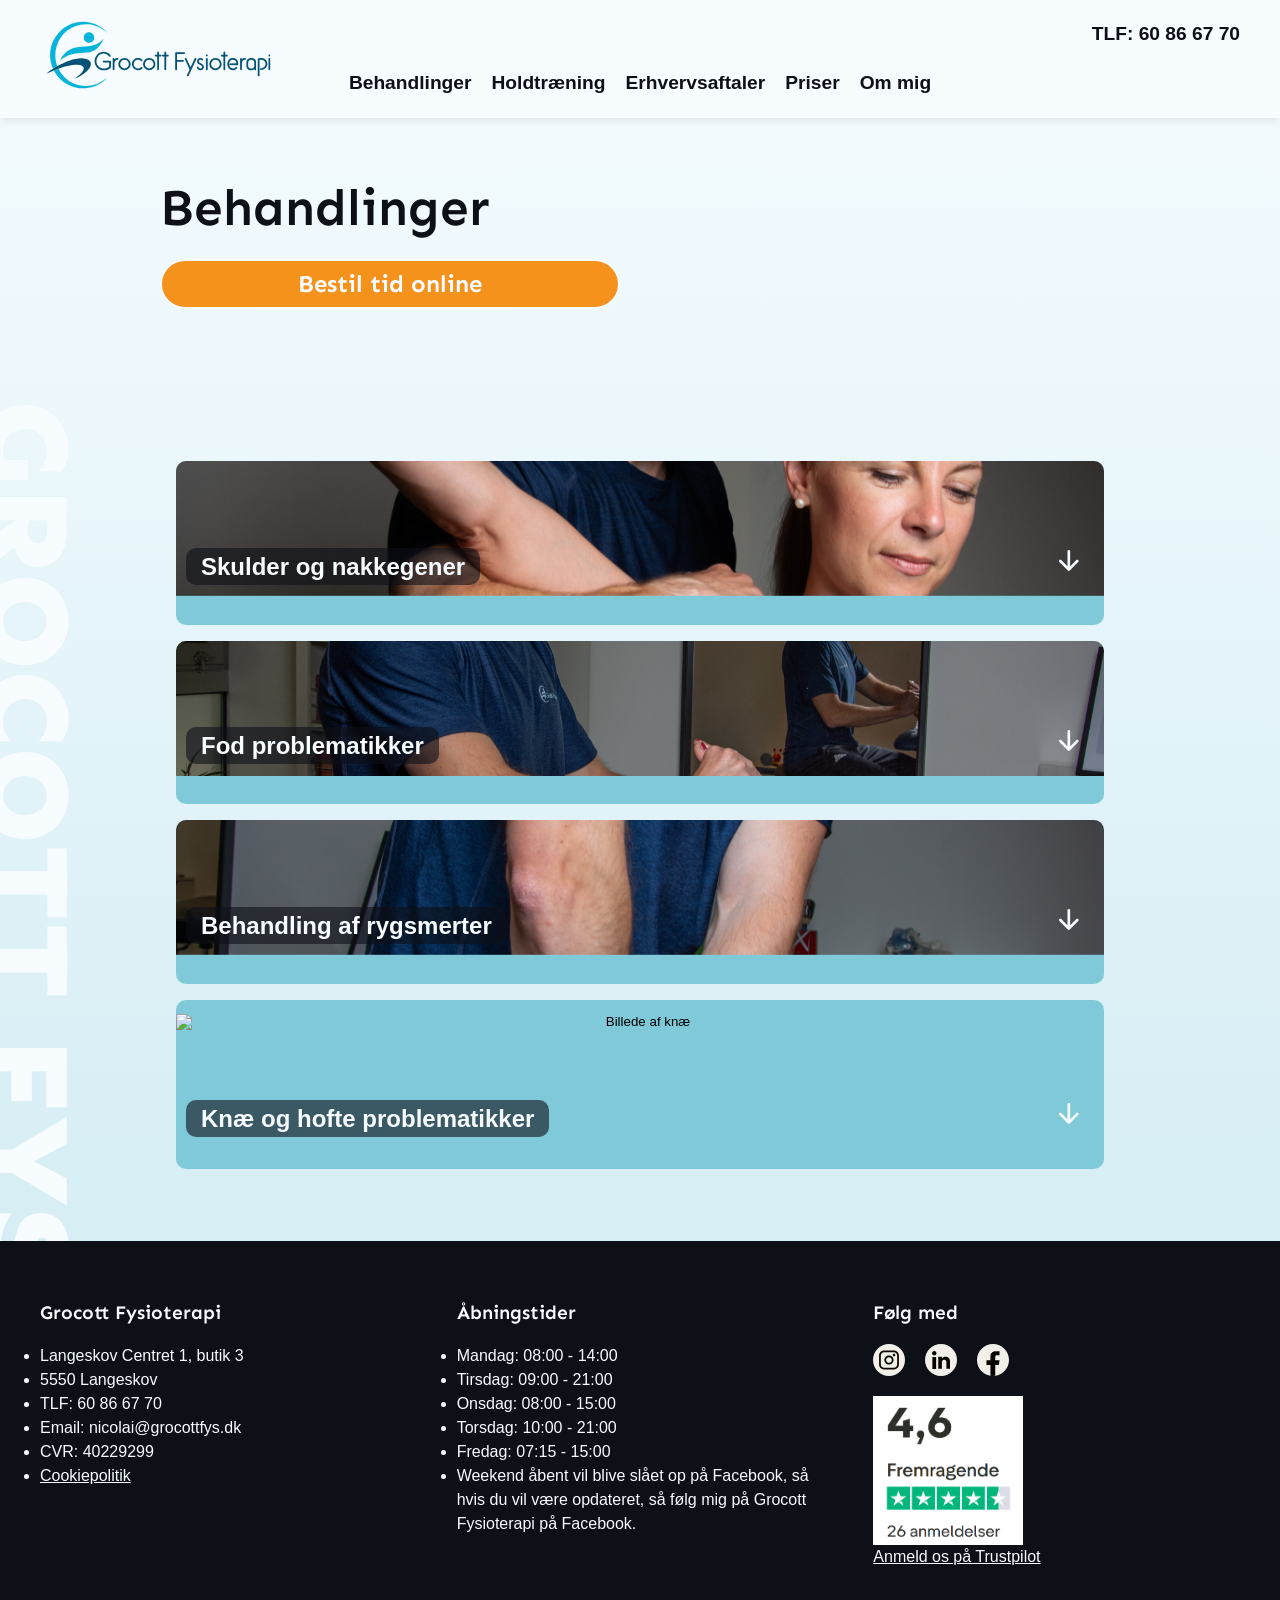
==== commit 0d0319be: "Tilføjet rigtige behandlinger i booking" ====
--- a/behandlinger.html
+++ b/behandlinger.html
@@ -1,3 +1,5 @@
+<!-- Kode er genereret med AI og omskrevet, rettet og tilføjet til efterfølgende for at følge vores mockups bedre -->
+
 <!DOCTYPE html>
 <html lang="da">
 <head>
@@ -28,9 +30,9 @@
         <nav class="header__nav">
             <ul class="header__menu">
                 <li class="header__menu-item"><a href="behandlinger.html" class="header__menu-link">Behandlinger</a></li>
-                <li class="header__menu-item"><a href="#behandlinger" class="header__menu-link">Holdtræning</a></li>
-                <li class="header__menu-item"><a href="#erhvervsaftaler" class="header__menu-link">Erhvervsaftaler</a></li>
-                <li class="header__menu-item"><a href="#priser" class="header__menu-link">Priser</a></li>
+                <li class="header__menu-item"><a href="under-arbejde.html" class="header__menu-link">Holdtræning</a></li>
+                <li class="header__menu-item"><a href="under-arbejde.html" class="header__menu-link">Erhvervsaftaler</a></li>
+                <li class="header__menu-item"><a href="under-arbejde.html" class="header__menu-link">Priser</a></li>
                 <li class="header__menu-item"><a href="om-mig.html" class="header__menu-link">Om mig</a></li>
             </ul>
         </nav>
@@ -52,8 +54,13 @@
 
 <main class="main-content">
 
-    <h1 class="hero--treatment__title">Behandlinger</h1>
-    <a href="booking.html" class="btn btn--cta hero__cta">Bestil tid online</a>
+    <div class="hero-split">
+        <!-- Hero Sektion -->
+        <section class="hero">
+            <h1 class="hero__title">Behandlinger</h1>
+            <a href="booking.html" class="btn btn--cta">Bestil tid online</a>
+        </section>
+    </div>
 
     <section class="accordion">
 
--- a/style.css
+++ b/style.css
@@ -1,3 +1,6 @@
+/* Kode er genereret med Gemini AI og omskrevet, rettet og tilføjet til efterfølgende for at følge vores mockups bedre */
+
+
 /* =========================================
    CSS Variabler & Reset
    ========================================= */
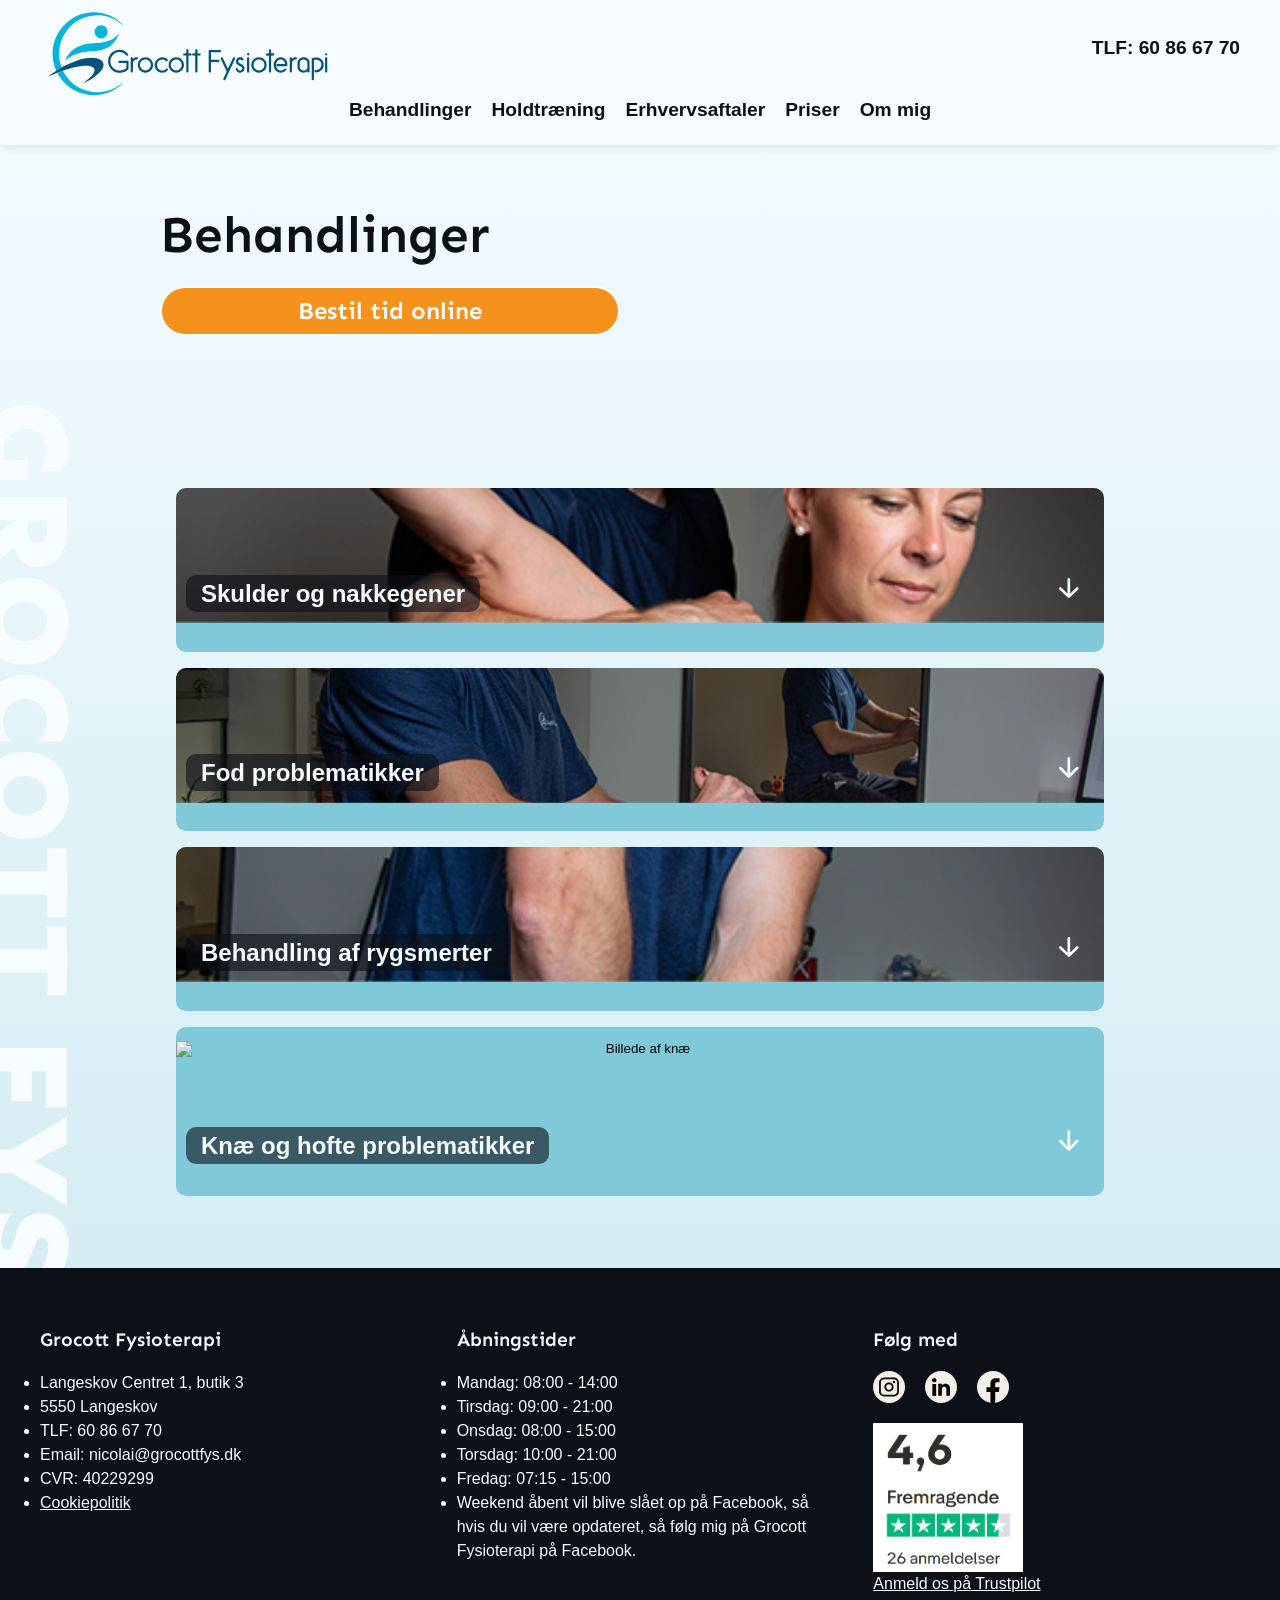
==== commit 2a41002d: "Tilføjet links i footer" ====
--- a/behandlinger.html
+++ b/behandlinger.html
@@ -10,7 +10,6 @@
     <link rel="stylesheet" href="style.css">
     <script src="js/script.js" defer></script>
     <script src="js/burgermenu.js" defer></script>
-    <script src="js/reviews.js" defer></script>
     <script src="js/behandling.js" defer></script>
     <link rel="preconnect" href="https://fonts.googleapis.com">
     <link rel="preconnect" href="https://fonts.gstatic.com" crossorigin>
@@ -245,9 +244,9 @@
             <div class="footer__col">
                 <h3 class="footer__title">Følg med</h3>
                 <div class="footer__socials">
-                    <a href="#"><img src="assets/instagram.svg" alt="Instagram logo" class="footer__logo"></a>
-                    <a href="#"><img src="assets/linkedin.svg" alt="LinkedIn logo" class="footer__logo"></a>
-                    <a href="#"><img src="assets/facebook.svg" alt="Facebook logo" class="footer__logo"></a>
+                    <a href="https://www.instagram.com/grocott_fys/"><img src="assets/instagram.svg" alt="Instagram logo" class="footer__logo"></a>
+                    <a href="https://www.linkedin.com/in/nicolai-engstr%C3%B8m-grocott-728933164/"><img src="assets/linkedin.svg" alt="LinkedIn logo" class="footer__logo"></a>
+                    <a href="https://www.facebook.com/grocottfysioterapi/?locale=da_DK"><img src="assets/facebook.svg" alt="Facebook logo" class="footer__logo"></a>
                 </div>
 
                 <!-- Trustpilot Mockup -->
--- a/style.css
+++ b/style.css
@@ -119,10 +119,11 @@
 }
 
 .header__logo { 
-    margin-bottom: -40px
-}
-
-.header__logo-img { width: clamp(10vw, 80%, 20vw); }
+    margin-top: -10px;
+    margin-bottom: -20px
+}
+
+.header__logo-img { max-width: 200px; }
 .header__nav { display: none; }
 
 .header__contact {
@@ -147,6 +148,7 @@
     cursor: pointer;
     order: 2; 
     transition: transform 0.3s ease;
+    margin-top: 20px;
 }
 
 .header__burger-line {
